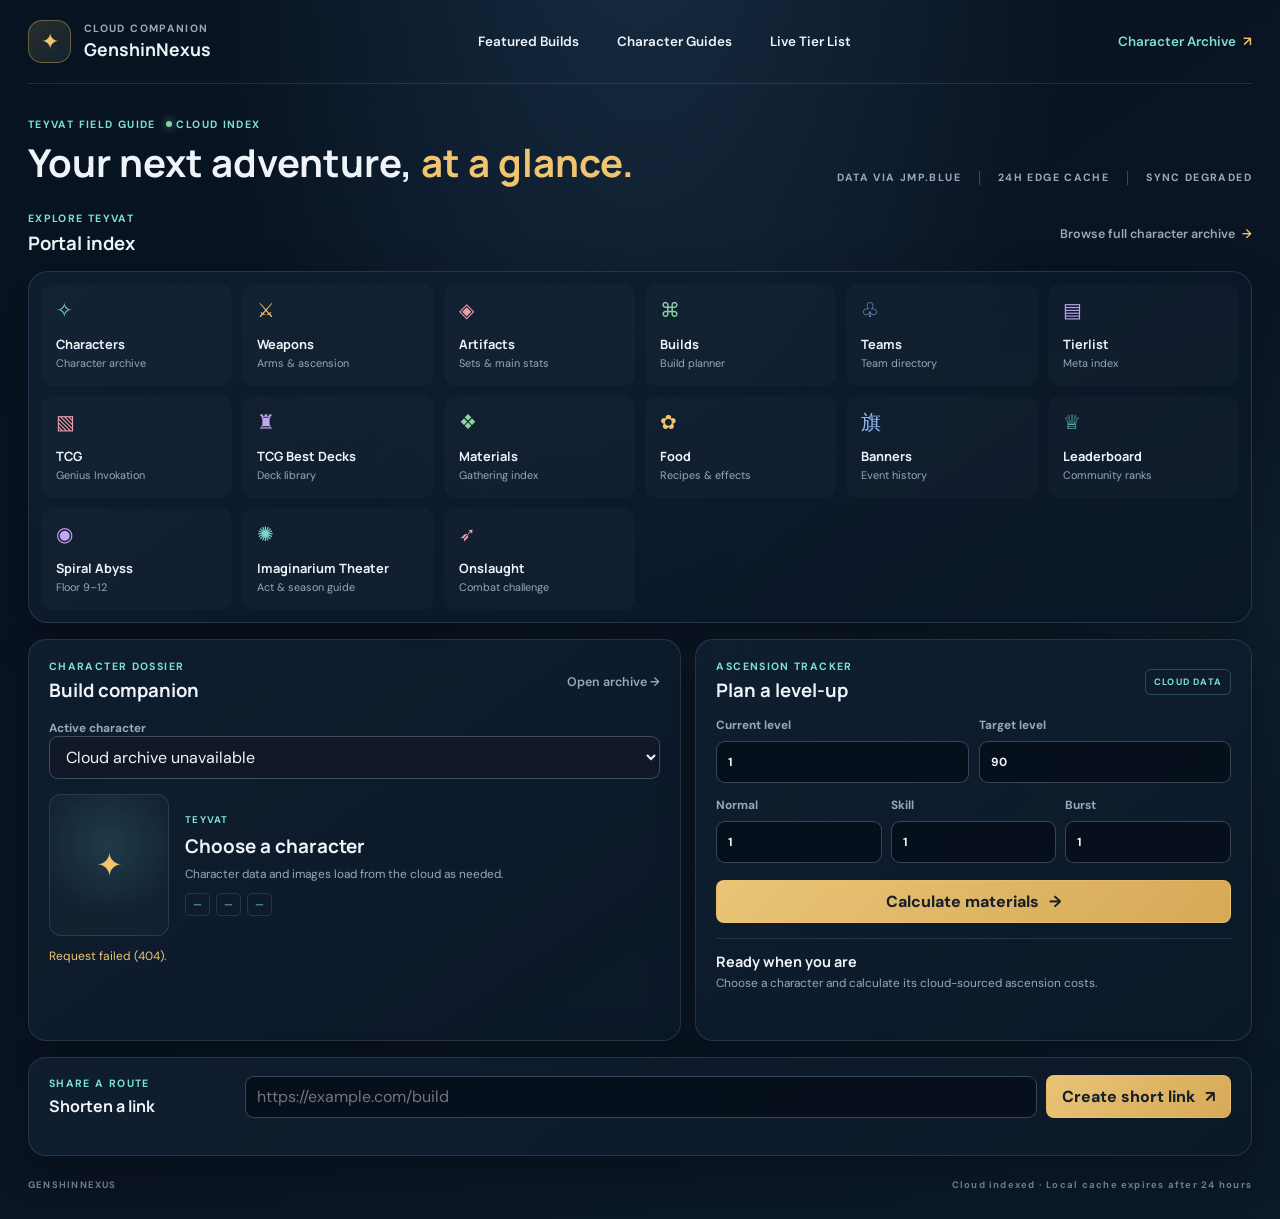
==== static/index.html @ bdedc081 "Add files via upload" ====
<!DOCTYPE html>
<html lang="en">
  <head>
    <meta charset="UTF-8" />
    <meta name="viewport" content="width=device-width, initial-scale=1.0" />
    <meta name="description" content="A cloud-connected Genshin Impact portal for characters, builds, and Teyvat resources." />
    <title>GenshinNexus | Cloud Companion</title>
    <link rel="preconnect" href="https://fonts.googleapis.com" />
    <link rel="preconnect" href="https://fonts.gstatic.com" crossorigin />
    <link href="https://fonts.googleapis.com/css2?family=DM+Sans:wght@400;500;600;700&family=Manrope:wght@500;600;700;800&display=swap" rel="stylesheet" />
    <link rel="stylesheet" href="/static/style.css" />
  </head>
  <body data-page="portal">
    <div class="portal-shell">
      <header class="portal-header">
        <a class="brand" href="/" aria-label="Teyvat Portal home">
          <span class="brand-symbol">✦</span>
          <span><small>CLOUD COMPANION</small><strong>GenshinNexus</strong></span>
        </a>
        <nav class="spotlight-links" aria-label="Spotlight">
          <a href="#portal-grid" data-category="builds">Featured Builds</a>
          <a href="#portal-grid" data-category="characters">Character Guides</a>
          <a href="#portal-grid" data-category="tierlist">Live Tier List</a>
        </nav>
        <a class="archive-link" href="/archive">Character Archive <span aria-hidden="true">↗</span></a>
      </header>

      <main>
        <section class="welcome-row">
          <div>
            <p class="eyebrow">TEYVAT FIELD GUIDE <span class="status-dot"></span> CLOUD INDEX</p>
            <h1>Your next adventure, <em>at a glance.</em></h1>
          </div>
          <div class="welcome-meta"><span>DATA VIA JMP.BLUE</span><span>24H EDGE CACHE</span><span id="syncLabel">SYNC STARTING</span></div>
        </section>

        <section class="portal-section" aria-labelledby="portalHeading">
          <div class="section-heading">
            <div><p class="eyebrow">EXPLORE TEYVAT</p><h2 id="portalHeading">Portal index</h2></div>
            <a class="text-link" href="/archive">Browse full character archive <span aria-hidden="true">→</span></a>
          </div>
          <div class="portal-grid" id="portal-grid">
            <button class="portal-tile tile-cyan" data-category="characters" type="button"><span class="tile-icon">✧</span><span class="tile-title">Characters</span><small>Character archive</small></button>
            <button class="portal-tile tile-gold" data-category="weapons" type="button"><span class="tile-icon">⚔</span><span class="tile-title">Weapons</span><small>Arms & ascension</small></button>
            <button class="portal-tile tile-rose" data-category="artifacts" type="button"><span class="tile-icon">◈</span><span class="tile-title">Artifacts</span><small>Sets & main stats</small></button>
            <button class="portal-tile tile-green" data-category="builds" type="button"><span class="tile-icon">⌘</span><span class="tile-title">Builds</span><small>Build planner</small></button>
            <button class="portal-tile tile-blue" data-category="teams" type="button"><span class="tile-icon">♧</span><span class="tile-title">Teams</span><small>Team directory</small></button>
            <button class="portal-tile tile-violet" data-category="tierlist" type="button"><span class="tile-icon">▤</span><span class="tile-title">Tierlist</span><small>Meta index</small></button>

            <button class="portal-tile tile-rose" data-category="tcg" type="button"><span class="tile-icon">▧</span><span class="tile-title">TCG</span><small>Genius Invokation</small></button>
            <button class="portal-tile tile-violet" data-category="tcg-best-decks" type="button"><span class="tile-icon">♜</span><span class="tile-title">TCG Best Decks</span><small>Deck library</small></button>
            <button class="portal-tile tile-green" data-category="materials" type="button"><span class="tile-icon">❖</span><span class="tile-title">Materials</span><small>Gathering index</small></button>
            <button class="portal-tile tile-gold" data-category="food" type="button"><span class="tile-icon">✿</span><span class="tile-title">Food</span><small>Recipes & effects</small></button>
            <button class="portal-tile tile-blue" data-category="banners" type="button"><span class="tile-icon">旗</span><span class="tile-title">Banners</span><small>Event history</small></button>
            <button class="portal-tile tile-cyan" data-category="leaderboard" type="button"><span class="tile-icon">♕</span><span class="tile-title">Leaderboard</span><small>Community ranks</small></button>

            <button class="portal-tile tile-violet" data-category="spiral-abyss" type="button"><span class="tile-icon">◉</span><span class="tile-title">Spiral Abyss</span><small>Floor 9–12</small></button>
            <button class="portal-tile tile-cyan" data-category="imaginarium-theater" type="button"><span class="tile-icon">✺</span><span class="tile-title">Imaginarium Theater</span><small>Act & season guide</small></button>
            <button class="portal-tile tile-rose" data-category="onslaught" type="button"><span class="tile-icon">➶</span><span class="tile-title">Onslaught</span><small>Combat challenge</small></button>
          </div>
        </section>

        <section class="catalog-panel hidden" id="catalogPanel" aria-live="polite">
          <div class="catalog-heading">
            <div><p class="eyebrow">CLOUD CATALOG</p><h2 id="catalogTitle">Characters</h2><p id="catalogDescription">Search the live character index.</p></div>
            <label class="search-box"><span aria-hidden="true">⌕</span><input id="catalogSearch" type="search" placeholder="Search the catalog" autocomplete="off" /></label>
          </div>
          <p class="catalog-status" id="catalogStatus" role="status"></p>
          <div class="catalog-results" id="catalogResults"></div>
        </section>

        <section class="feature-panel hidden" id="bannersPanel" aria-live="polite">
          <div class="feature-panel-heading">
            <div><p class="eyebrow">VERSION 7.1 WISH SCHEDULE</p><h2>Event banners</h2></div>
            <button class="panel-close" data-close-panel type="button" aria-label="Close banners">×</button>
          </div>
          <div class="banner-countdown-wrap"><span id="bannerCountdownLabel">Next transition</span><strong id="bannerCountdown">--d --h --m --s</strong><small id="bannerUpdated">Schedule loaded from portal data</small></div>
          <div class="banner-phases" id="bannerPhases"></div>
        </section>

        <button class="drawer-scrim hidden" id="abyssScrim" type="button" aria-label="Close Spiral Abyss tactics"></button>
        <aside class="feature-panel tactical-drawer hidden" id="abyssPanel" aria-live="polite" aria-label="Spiral Abyss Floor 12 tactics">
          <div class="feature-panel-heading">
            <div><p class="eyebrow">TACTICAL PORTAL · FLOOR 12</p><h2 id="abyssCycle">Spiral Abyss</h2></div>
            <button class="panel-close" data-close-panel type="button" aria-label="Close Spiral Abyss">×</button>
          </div>
          <div class="abyss-blessing"><span>BLESSING OF THE ABYSSAL MOON</span><h3 id="abyssBlessingName">Loading blessing…</h3><p id="abyssBlessingText"></p></div>
          <div class="leyline-grid" id="leylineGrid"></div>
          <div class="chamber-grid" id="chamberGrid"></div>
        </aside>

        <section class="workspace-grid" id="profile">
          <article class="profile-panel">
            <div class="panel-heading"><div><p class="eyebrow">CHARACTER DOSSIER</p><h2>Build companion</h2></div><a class="text-link" href="/archive">Open archive →</a></div>
            <label class="field-label" for="characterSelect">Active character</label>
            <select id="characterSelect" aria-label="Select a character"><option value="">Loading cloud archive…</option></select>
            <div class="character-card" id="characterCard" aria-live="polite">
              <div class="character-art"><img id="characterImage" alt="" /><span id="imageFallback">✦</span></div>
              <div class="character-copy">
                <p class="eyebrow" id="characterRegion">TEYVAT</p>
                <h3 id="characterName">Choose a character</h3>
                <p class="character-description" id="characterDescription">Character data and images load from the cloud as needed.</p>
                <div class="character-tags"><span id="elementValue">—</span><span id="weaponValue">—</span><span id="rarityValue">—</span></div>
              </div>
            </div>
            <p class="loading-note hidden" id="profileLoading" role="status">Paimon is gathering data...</p>
            <div class="profile-materials" id="profileMaterials"></div>
          </article>

          <article class="planner-panel">
            <div class="panel-heading"><div><p class="eyebrow">ASCENSION TRACKER</p><h2>Plan a level-up</h2></div><span class="cloud-mark">CLOUD DATA</span></div>
            <div class="planner-fields">
              <label class="field-label" for="currentLevel">Current level<input id="currentLevel" type="number" min="1" max="89" value="1" /></label>
              <label class="field-label" for="targetLevel">Target level<input id="targetLevel" type="number" min="2" max="90" value="90" /></label>
            </div>
            <div class="talent-fields">
              <label class="field-label" for="normalTalent">Normal<input id="normalTalent" type="number" min="1" max="10" value="1" /></label>
              <label class="field-label" for="skillTalent">Skill<input id="skillTalent" type="number" min="1" max="10" value="1" /></label>
              <label class="field-label" for="burstTalent">Burst<input id="burstTalent" type="number" min="1" max="10" value="1" /></label>
            </div>
            <button id="generatePlanBtn" class="action-button" type="button">Calculate materials <span aria-hidden="true">→</span></button>
            <div class="plan-summary" aria-live="polite"><h3 id="summaryTitle">Ready when you are</h3><p id="summaryText">Choose a character and calculate its cloud-sourced ascension costs.</p></div>
            <div class="material-list" id="materialList"></div>
          </article>
        </section>

        <section class="share-strip" id="shortener">
          <div><p class="eyebrow">SHARE A ROUTE</p><h2>Shorten a link</h2></div>
          <form id="shortenForm" class="share-form" novalidate><input id="planUrlInput" type="url" placeholder="https://example.com/build" aria-label="Long URL" /><button class="action-button" type="submit">Create short link <span aria-hidden="true">↗</span></button></form>
          <div class="share-output hidden" id="shortLinkCard"><a id="shortLink" href="#" target="_blank" rel="noopener noreferrer"></a><button id="copyShareBtn" class="copy-button" type="button">Copy</button></div>
          <p class="error-message" id="shareError" role="alert"></p>
        </section>
      </main>
      <footer class="portal-footer"><span>GENSHINNEXUS</span><span>Cloud indexed · Local cache expires after 24 hours</span></footer>
    </div>
    <script src="/static/script.js"></script>
  </body>
</html>
---- static/style.css ----
:root {
  color-scheme: dark;
  --night: #07101d;
  --navy: #0b1728;
  --surface: rgba(17, 31, 50, 0.84);
  --surface-raised: rgba(24, 41, 62, 0.88);
  --surface-strong: #111827;
  --line: rgba(167, 194, 225, 0.16);
  --line-bright: rgba(167, 194, 225, 0.3);
  --text: #eff4fa;
  --muted: #98a9bb;
  --gold: #f1c56f;
  --teal: #7ce0d4;
  --rose: #f2a1ad;
  --shadow: rgba(0, 0, 0, 0.28);
  --font-body: "DM Sans", sans-serif;
  --font-display: "Manrope", sans-serif;
}

* { box-sizing: border-box; }
html { scroll-behavior: smooth; }
body {
  margin: 0;
  min-height: 100vh;
  color: var(--text);
  font-family: var(--font-body);
  background:
    radial-gradient(ellipse at 50% -14%, rgba(68, 122, 171, 0.24), transparent 48%),
    radial-gradient(ellipse at 100% 48%, rgba(48, 113, 128, 0.1), transparent 35%),
    linear-gradient(145deg, #081321, #0a1422 54%, #0b1a28);
}
button, input, select { font: inherit; }
button { color: inherit; }
a { color: inherit; }

.portal-shell { width: min(1480px, calc(100% - 56px)); margin: 0 auto; }
.portal-header {
  min-height: 84px;
  display: flex;
  align-items: center;
  justify-content: space-between;
  gap: 24px;
  border-bottom: 1px solid var(--line);
}
.brand { display: flex; align-items: center; gap: 13px; text-decoration: none; min-width: max-content; }
.brand-symbol {
  display: grid; place-items: center; width: 43px; height: 43px;
  border: 1px solid rgba(241, 197, 111, 0.36); border-radius: 14px;
  color: var(--gold); font-size: 1.35rem;
  background: linear-gradient(140deg, rgba(241, 197, 111, 0.15), rgba(124, 224, 212, 0.08));
}
.brand span:last-child { display: grid; gap: 2px; }
.brand small, .eyebrow, .welcome-meta, .cloud-mark, .portal-footer {
  font-size: 0.66rem; line-height: 1.3; font-weight: 700; letter-spacing: 0.13em;
}
.brand small { color: var(--muted); }
.brand strong { font: 700 1.1rem var(--font-display); letter-spacing: 0; }
.spotlight-links { display: flex; align-items: center; gap: clamp(16px, 3vw, 40px); }
.spotlight-links a, .archive-link, .text-link { text-decoration: none; font-size: 0.84rem; font-weight: 600; transition: color 160ms ease; }
.spotlight-links a:hover, .archive-link:hover, .text-link:hover { color: var(--gold); }
.archive-link { color: var(--teal); white-space: nowrap; }
.archive-link span, .text-link span { color: var(--gold); margin-left: 4px; }

.welcome-row {
  display: flex; align-items: end; justify-content: space-between; gap: 24px;
  padding: 34px 0 27px; animation: rise-in 440ms ease both;
}
.eyebrow { margin: 0; color: var(--teal); }
.status-dot { display: inline-block; width: 6px; height: 6px; margin: 0 0 1px 6px; border-radius: 50%; background: #80d6a1; box-shadow: 0 0 9px rgba(128, 214, 161, 0.8); }
h1, h2, h3, p { overflow-wrap: anywhere; }
.welcome-row h1, .archive-intro h1 {
  margin: 8px 0 0; font: 700 clamp(1.7rem, 3vw, 2.45rem)/1.18 var(--font-display);
}
h1 em, .archive-intro h1 em { color: var(--gold); font-style: normal; }
.welcome-meta { display: flex; gap: 18px; color: var(--muted); white-space: nowrap; }
.welcome-meta span + span { padding-left: 18px; border-left: 1px solid var(--line-bright); }
.portal-section { animation: rise-in 500ms 50ms ease both; }
.section-heading, .panel-heading {
  display: flex; align-items: center; justify-content: space-between; gap: 20px;
}
.section-heading { margin-bottom: 15px; }
.section-heading h2, .panel-heading h2, .catalog-heading h2 {
  margin: 4px 0 0; font: 700 1.16rem var(--font-display);
}
.text-link { color: var(--muted); font-size: 0.78rem; }

.portal-grid {
  display: grid; grid-template-columns: repeat(6, minmax(0, 1fr)); gap: 10px;
  padding: 12px; border: 1px solid var(--line); border-radius: 20px;
  background: linear-gradient(145deg, rgba(15, 31, 51, 0.84), rgba(10, 22, 37, 0.8));
  backdrop-filter: blur(18px); box-shadow: 0 18px 44px var(--shadow);
}
.portal-tile {
  position: relative; display: flex; flex-direction: column; align-items: flex-start; justify-content: center;
  min-width: 0; min-height: 102px; padding: 13px 14px; text-align: left;
  border: 1px solid transparent; border-radius: 12px;
  background: rgba(255, 255, 255, 0.025); cursor: pointer;
  transition: transform 180ms ease, border-color 180ms ease, background-color 180ms ease, box-shadow 180ms ease;
  animation: tile-in 450ms both;
}
.portal-tile:hover, .portal-tile:focus-visible {
  transform: translateY(-3px); border-color: rgba(255, 255, 255, 0.18);
  background: rgba(255, 255, 255, 0.075); box-shadow: 0 12px 25px rgba(0, 0, 0, 0.2);
}
.portal-tile:focus-visible, .filter-chip:focus-visible, .action-button:focus-visible { outline: 2px solid var(--gold); outline-offset: 2px; }
.tile-icon { min-height: 26px; font-size: 1.28rem; line-height: 1; }
.tile-title { margin-top: 9px; font: 700 0.8rem var(--font-display); }
.portal-tile small { margin-top: 3px; color: var(--muted); font-size: 0.68rem; }
.tile-cyan .tile-icon { color: #73d7d0; }
.tile-gold .tile-icon { color: #f0c36e; }
.tile-rose .tile-icon { color: #ef9daa; }
.tile-green .tile-icon { color: #8bd49c; }
.tile-blue .tile-icon { color: #8dbbfa; }
.tile-violet .tile-icon { color: #c5a6f3; }

.catalog-panel, .profile-panel, .planner-panel, .share-strip {
  border: 1px solid var(--line); border-radius: 18px;
  background: linear-gradient(145deg, rgba(16, 31, 49, 0.9), rgba(12, 25, 41, 0.86));
  backdrop-filter: blur(16px); box-shadow: 0 16px 38px var(--shadow);
}
.catalog-panel { margin-top: 16px; padding: 20px; animation: rise-in 260ms ease both; }
.catalog-heading { display: flex; justify-content: space-between; align-items: center; gap: 20px; }
.catalog-heading h2 { font-size: 1.35rem; }
.catalog-heading p:last-child { margin: 5px 0 0; color: var(--muted); font-size: 0.8rem; }
.search-box {
  display: flex; align-items: center; gap: 9px; width: min(360px, 100%); min-height: 44px;
  padding: 0 13px; border: 1px solid var(--line-bright); border-radius: 10px;
  background: rgba(4, 12, 23, 0.55); color: var(--muted);
}
.search-box > span { font-size: 1.3rem; }
.search-box input { width: 100%; min-width: 0; border: 0; outline: 0; background: transparent; color: var(--text); }
.catalog-status { min-height: 1.2em; margin: 12px 0 0; color: var(--muted); font-size: 0.76rem; }
.catalog-results { display: grid; grid-template-columns: repeat(auto-fill, minmax(155px, 1fr)); gap: 10px; margin-top: 8px; }
.catalog-item {
  display: flex; align-items: center; gap: 10px; min-width: 0; min-height: 64px; padding: 9px;
  text-align: left; border: 1px solid var(--line); border-radius: 11px;
  background: rgba(255, 255, 255, 0.025); cursor: pointer; transition: 160ms ease;
}
.catalog-item:hover { transform: translateY(-2px); border-color: rgba(124, 224, 212, 0.42); background: rgba(124, 224, 212, 0.07); }
.catalog-item img { width: 42px; height: 42px; object-fit: contain; border-radius: 8px; background: rgba(255, 255, 255, 0.05); }
.catalog-item span { font-size: 0.78rem; font-weight: 700; }
.catalog-empty { grid-column: 1 / -1; padding: 22px; color: var(--muted); text-align: center; }

.feature-panel {
  margin-top: 14px; padding: 20px; border: 1px solid var(--line); border-radius: 18px;
  background: linear-gradient(145deg, rgba(16, 31, 49, 0.94), rgba(12, 25, 41, 0.9));
  backdrop-filter: blur(16px); box-shadow: 0 16px 38px var(--shadow); animation: rise-in 260ms ease both;
}
.feature-panel-heading { display: flex; align-items: start; justify-content: space-between; gap: 15px; }
.feature-panel-heading h2 { margin: 4px 0 0; font: 700 1.35rem var(--font-display); }
.panel-close { display: grid; place-items: center; width: 34px; height: 34px; border: 1px solid var(--line); border-radius: 8px; background: rgba(255, 255, 255, 0.035); color: var(--muted); font-size: 1.25rem; cursor: pointer; }
.panel-close:hover { color: var(--gold); border-color: rgba(241, 197, 111, 0.4); }
.banner-countdown-wrap { display: flex; align-items: baseline; flex-wrap: wrap; gap: 10px 16px; margin: 16px 0; padding: 12px 14px; border: 1px solid rgba(241, 197, 111, 0.2); border-radius: 10px; background: rgba(241, 197, 111, 0.05); }
.banner-countdown-wrap span { color: var(--muted); font-size: 0.74rem; }
.banner-countdown-wrap strong { color: var(--gold); font: 800 1.1rem var(--font-display); font-variant-numeric: tabular-nums; }
.banner-countdown-wrap small { color: #71859b; font-size: 0.66rem; }
.banner-phases { display: grid; grid-template-columns: repeat(2, minmax(0, 1fr)); gap: 12px; }
.banner-phase { min-width: 0; padding: 15px; border: 1px solid var(--line); border-radius: 12px; background: rgba(255, 255, 255, 0.025); }
.banner-phase.is-active { border-color: rgba(124, 224, 212, 0.34); background: linear-gradient(145deg, rgba(124, 224, 212, 0.065), rgba(255, 255, 255, 0.015)); }
.banner-phase-top { display: flex; align-items: start; justify-content: space-between; gap: 10px; }
.banner-phase h3 { margin: 0; font: 700 0.95rem var(--font-display); }
.phase-badge { flex: none; padding: 5px 7px; border: 1px solid var(--line-bright); border-radius: 5px; color: var(--muted); font-size: 0.6rem; font-weight: 800; text-transform: uppercase; }
.phase-badge.is-active { border-color: rgba(124, 224, 212, 0.35); color: var(--teal); }
.phase-dates { margin: 6px 0 12px; color: var(--muted); font-size: 0.69rem; }
.banner-featured { display: grid; grid-template-columns: repeat(2, minmax(0, 1fr)); gap: 8px; }
.banner-character { display: flex; align-items: center; gap: 9px; min-width: 0; padding: 7px; border: 1px solid var(--line); border-radius: 8px; background: rgba(4, 12, 23, 0.4); }
.banner-character img { width: 43px; height: 43px; object-fit: contain; border-radius: 7px; background: rgba(255, 255, 255, 0.04); }
.banner-character strong { overflow-wrap: anywhere; font-size: 0.71rem; }
.banner-subheading { margin: 13px 0 6px; color: var(--muted); font-size: 0.63rem; font-weight: 800; letter-spacing: 0.08em; text-transform: uppercase; }
.banner-chip-row { display: flex; flex-wrap: wrap; gap: 6px; }
.banner-chip { padding: 5px 7px; border: 1px solid var(--line); border-radius: 5px; color: #dbe5ef; font-size: 0.66rem; }
.abyss-blessing { margin-top: 16px; padding: 15px; border: 1px solid rgba(124, 224, 212, 0.2); border-radius: 11px; background: linear-gradient(110deg, rgba(124, 224, 212, 0.07), rgba(241, 197, 111, 0.035)); }
.abyss-blessing > span { color: var(--teal); font-size: 0.62rem; font-weight: 800; letter-spacing: 0.1em; }
.abyss-blessing h3 { margin: 6px 0; font: 700 1rem var(--font-display); }
.abyss-blessing p { margin: 0; color: var(--muted); font-size: 0.77rem; line-height: 1.55; }
.leyline-grid { display: grid; grid-template-columns: repeat(2, minmax(0, 1fr)); gap: 9px; margin-top: 10px; }
.leyline-half { padding: 12px; border: 1px solid var(--line); border-radius: 9px; background: rgba(255, 255, 255, 0.025); }
.leyline-half h3 { margin: 0 0 8px; font: 700 0.78rem var(--font-display); }
.leyline-half p { margin: 4px 0; color: var(--muted); font-size: 0.7rem; }
.chamber-grid { display: grid; grid-template-columns: repeat(3, minmax(0, 1fr)); gap: 9px; margin-top: 10px; }
.chamber-card { min-width: 0; padding: 13px; border: 1px solid var(--line); border-radius: 10px; background: rgba(255, 255, 255, 0.025); }
.chamber-card h3 { margin: 0; color: var(--gold); font: 700 0.81rem var(--font-display); }
.chamber-half { margin-top: 10px; }
.chamber-half strong { display: block; margin-bottom: 4px; color: var(--teal); font-size: 0.62rem; text-transform: uppercase; }
.chamber-half p, .chamber-strategy { margin: 0; color: var(--muted); font-size: 0.69rem; line-height: 1.5; }
.chamber-strategy { margin-top: 10px; padding-top: 9px; border-top: 1px solid var(--line); }
.recommended-row { display: flex; flex-wrap: wrap; gap: 5px; margin-top: 7px; }
.recommended-row span { padding: 3px 6px; border-radius: 4px; background: rgba(124, 224, 212, 0.08); color: var(--teal); font-size: 0.6rem; }
.drawer-scrim { position: fixed; inset: 0; z-index: 49; border: 0; background: rgba(2, 7, 14, 0.68); backdrop-filter: blur(4px); cursor: pointer; }
.tactical-drawer { position: fixed; z-index: 50; top: 14px; right: 0; bottom: 14px; width: min(760px, calc(100vw - 20px)); height: calc(100dvh - 28px); margin: 0; overflow-y: auto; border-radius: 18px 0 0 18px; transform: translateX(105%); transition: transform 260ms cubic-bezier(0.2, 0.8, 0.2, 1); }
.tactical-drawer.is-open { transform: translateX(0); }
.team-line { margin: 7px 0 0; color: #d6e0eb; font-size: 0.65rem; line-height: 1.45; }

.workspace-grid { display: grid; grid-template-columns: minmax(0, 1.08fr) minmax(0, 0.92fr); gap: 14px; margin-top: 16px; }
.profile-panel, .planner-panel { min-width: 0; padding: 20px; }
.cloud-mark { padding: 6px 8px; border: 1px solid rgba(124, 224, 212, 0.25); border-radius: 6px; color: var(--teal); font-size: 0.58rem; white-space: nowrap; }
.field-label { display: grid; gap: 8px; margin-top: 17px; color: var(--muted); font-size: 0.74rem; font-weight: 700; }
select, select option {
  background-color: #111827 !important;
  color: #f3f4f6 !important;
}
select {
  width: 100%; min-height: 43px; padding: 0 12px; border: 1px solid var(--line-bright);
  border-radius: 9px; background-color: #111827 !important; color: #f3f4f6 !important;
}
select option:hover, select option:focus { background-color: #1f2937 !important; color: #fbbf24 !important; }
input[type="number"], input[type="url"] {
  width: 100%; min-height: 42px; padding: 0 11px; border: 1px solid var(--line-bright);
  border-radius: 9px; outline: 0; background: rgba(5, 13, 23, 0.72); color: var(--text);
}
input:focus { border-color: rgba(124, 224, 212, 0.65); box-shadow: 0 0 0 3px rgba(124, 224, 212, 0.08); }
.character-card { display: grid; grid-template-columns: 120px minmax(0, 1fr); gap: 16px; margin-top: 15px; }
.character-art { position: relative; display: grid; place-items: center; height: 142px; overflow: hidden; border: 1px solid var(--line); border-radius: 12px; background: radial-gradient(circle at 50% 35%, rgba(124, 224, 212, 0.16), rgba(255, 255, 255, 0.025) 68%); }
.character-art img { width: 100%; height: 100%; object-fit: contain; }
.character-art img:not([src]), .character-art img[src=""] { display: none; }
.character-art img[src]:not([src=""]) + span { display: none; }
.character-art span { position: absolute; color: var(--gold); font-size: 2rem; }
.character-copy { align-self: center; min-width: 0; }
.character-copy .eyebrow { font-size: 0.61rem; }
.character-copy h3 { margin: 6px 0; font: 700 1.18rem var(--font-display); }
.character-description { margin: 0; color: var(--muted); font-size: 0.74rem; line-height: 1.55; }
.character-tags { display: flex; flex-wrap: wrap; gap: 6px; margin-top: 10px; }
.character-tags span { padding: 4px 7px; border: 1px solid var(--line); border-radius: 5px; color: var(--teal); font-size: 0.64rem; }
.loading-note { margin: 12px 0 0; color: var(--gold); font-size: 0.75rem; animation: pulse 1.1s ease-in-out infinite alternate; }
.loading-note:not(.hidden) ~ .profile-materials { min-height: 44px; }
.profile-materials { display: flex; flex-wrap: wrap; gap: 6px; margin-top: 12px; }
.profile-materials span { padding: 5px 8px; border-radius: 6px; background: rgba(241, 197, 111, 0.08); color: #e7d2a5; font-size: 0.65rem; }

.planner-fields { display: grid; grid-template-columns: repeat(2, minmax(0, 1fr)); gap: 10px; }
.planner-fields .field-label, .talent-fields .field-label { margin-top: 14px; }
.talent-fields { display: grid; grid-template-columns: repeat(3, minmax(0, 1fr)); gap: 9px; }
.action-button, .copy-button {
  display: inline-flex; align-items: center; justify-content: center; gap: 10px;
  min-height: 43px; padding: 0 15px; border: 1px solid rgba(241, 197, 111, 0.5);
  border-radius: 8px; background: linear-gradient(135deg, #e9c477, #d6a956); color: #17202a;
  font-weight: 800; cursor: pointer; transition: transform 150ms ease, filter 150ms ease;
}
.action-button:hover, .copy-button:hover { transform: translateY(-1px); filter: brightness(1.06); }
.planner-panel > .action-button { width: 100%; margin-top: 17px; }
.plan-summary { margin-top: 15px; padding-top: 13px; border-top: 1px solid var(--line); }
.plan-summary h3 { margin: 0 0 4px; font: 700 0.9rem var(--font-display); }
.plan-summary p { margin: 0; color: var(--muted); font-size: 0.74rem; line-height: 1.5; }
.material-list { display: flex; flex-wrap: wrap; gap: 6px; margin-top: 10px; }
.material-list span { padding: 5px 8px; border: 1px solid var(--line); border-radius: 5px; color: var(--text); font-size: 0.66rem; }

.share-strip { display: grid; grid-template-columns: 180px minmax(0, 1fr); align-items: center; gap: 16px; margin-top: 16px; padding: 17px 20px; }
.share-strip h2 { margin: 4px 0 0; font: 700 1rem var(--font-display); }
.share-form { display: flex; align-items: center; gap: 9px; }
.share-form .action-button { white-space: nowrap; }
.share-output { grid-column: 2; display: flex; align-items: center; gap: 10px; min-width: 0; }
.share-output a { overflow-wrap: anywhere; color: var(--teal); font-size: 0.78rem; }
.copy-button { min-height: 34px; padding: 0 11px; font-size: 0.72rem; }
.error-message { grid-column: 2; min-height: 1em; margin: -8px 0 0; color: #ff9eaa; font-size: 0.72rem; }
.portal-footer { display: flex; justify-content: space-between; gap: 12px; padding: 23px 0 28px; color: #73869b; font-size: 0.59rem; }
.hidden { display: none !important; }

.archive-shell { min-height: 100vh; }
.archive-intro { padding: 38px 0 24px; animation: rise-in 420ms ease both; }
.archive-title-row { display: flex; align-items: end; justify-content: space-between; gap: 20px; }
.archive-intro h1 { font-size: clamp(2rem, 4vw, 3rem); }
.archive-intro p:not(.eyebrow) { margin: 8px 0 0; color: var(--muted); font-size: 0.88rem; }
.archive-count { padding: 8px 10px; border: 1px solid var(--line); border-radius: 7px; color: var(--teal); font-size: 0.72rem; white-space: nowrap; }
.archive-controls { display: flex; justify-content: space-between; align-items: center; gap: 16px; padding: 13px; border: 1px solid var(--line); border-radius: 14px; background: rgba(15, 29, 46, 0.76); backdrop-filter: blur(15px); }
.element-filters { display: flex; flex-wrap: wrap; gap: 6px; }
.filter-chip { min-height: 32px; padding: 0 11px; border: 1px solid transparent; border-radius: 6px; background: transparent; color: var(--muted); font-size: 0.72rem; font-weight: 700; cursor: pointer; transition: 150ms ease; }
.filter-chip:hover { color: var(--text); background: rgba(255, 255, 255, 0.05); }
.filter-chip.active { border-color: rgba(124, 224, 212, 0.28); background: rgba(124, 224, 212, 0.1); color: var(--teal); }
.archive-search { flex: 0 1 270px; min-width: 210px; min-height: 38px; }
.character-grid { display: grid; grid-template-columns: repeat(6, minmax(0, 1fr)); gap: 12px; padding-bottom: 26px; }
.archive-card { position: relative; min-width: 0; overflow: hidden; border: 1px solid var(--line); border-radius: 12px; background: linear-gradient(150deg, rgba(26, 44, 64, 0.78), rgba(12, 25, 41, 0.92)); cursor: pointer; text-align: left; transition: transform 170ms ease, border-color 170ms ease, box-shadow 170ms ease; animation: tile-in 420ms both; }
.archive-card:hover { transform: translateY(-3px); border-color: rgba(241, 197, 111, 0.43); box-shadow: 0 14px 25px rgba(0, 0, 0, 0.25); }
.archive-art { display: grid; place-items: center; height: 150px; overflow: hidden; background: radial-gradient(ellipse at center, rgba(144, 177, 210, 0.16), rgba(3, 11, 21, 0.13) 72%); }
.archive-art img { width: 100%; height: 100%; object-fit: contain; transition: transform 220ms ease; }
.archive-card:hover .archive-art img { transform: scale(1.06); }
.archive-art span { position: absolute; color: var(--gold); font-size: 1.8rem; }
.archive-art img[src]:not([src=""]) + span { display: none; }
.archive-card-body { padding: 10px 11px 12px; }
.archive-card h2 { margin: 0; overflow: hidden; font: 700 0.78rem var(--font-display); text-overflow: ellipsis; white-space: nowrap; }
.archive-card p { margin: 5px 0 0; color: var(--muted); font-size: 0.65rem; }
.archive-card .element-label { position: absolute; top: 8px; left: 8px; padding: 4px 6px; border: 1px solid rgba(255, 255, 255, 0.15); border-radius: 4px; background: rgba(7, 16, 29, 0.78); color: #e8eff8; font-size: 0.59rem; }

@keyframes rise-in { from { opacity: 0; transform: translateY(9px); } to { opacity: 1; transform: translateY(0); } }
@keyframes tile-in { from { opacity: 0; transform: translateY(5px); } to { opacity: 1; transform: translateY(0); } }
@keyframes pulse { from { opacity: 0.58; } to { opacity: 1; } }

@media (max-width: 1120px) {
  .portal-grid { grid-template-columns: repeat(5, minmax(0, 1fr)); }
  .character-grid { grid-template-columns: repeat(5, minmax(0, 1fr)); }
}
@media (max-width: 860px) {
  .portal-shell { width: min(100% - 32px, 720px); }
  .portal-header { flex-wrap: wrap; padding: 14px 0; }
  .spotlight-links { order: 3; width: 100%; justify-content: space-between; padding: 4px 0 2px; }
  .workspace-grid { grid-template-columns: 1fr; }
  .portal-grid { grid-template-columns: repeat(3, minmax(0, 1fr)); }
  .character-grid { grid-template-columns: repeat(4, minmax(0, 1fr)); }
  .chamber-grid { grid-template-columns: 1fr; }
  .archive-controls { align-items: stretch; flex-direction: column; }
  .archive-search { flex: auto; width: 100%; }
}
@media (max-width: 560px) {
  .portal-shell { width: calc(100% - 24px); }
  .portal-header { min-height: 72px; gap: 12px; }
  .brand strong { font-size: 0.98rem; }
  .brand-symbol { width: 38px; height: 38px; }
  .spotlight-links a { font-size: 0.72rem; }
  .archive-link { font-size: 0.72rem; }
  .welcome-row { display: block; padding: 27px 0 20px; }
  .welcome-meta { margin-top: 13px; font-size: 0.57rem; }
  .portal-grid { grid-template-columns: repeat(2, minmax(0, 1fr)); gap: 7px; padding: 8px; }
  .portal-tile { min-height: 92px; padding: 10px; }
  .tile-title { font-size: 0.75rem; }
  .section-heading { align-items: end; }
  .section-heading .text-link { max-width: 130px; text-align: right; }
  .catalog-panel, .profile-panel, .planner-panel { padding: 15px; }
  .catalog-heading { align-items: stretch; flex-direction: column; }
  .search-box { width: 100%; }
  .catalog-results { grid-template-columns: repeat(2, minmax(0, 1fr)); }
  .character-card { grid-template-columns: 92px minmax(0, 1fr); gap: 12px; }
  .character-art { height: 120px; }
  .character-copy h3 { font-size: 1rem; }
  .planner-fields { gap: 8px; }
  .share-strip { grid-template-columns: 1fr; gap: 10px; }
  .share-form { align-items: stretch; flex-direction: column; }
  .share-output, .error-message { grid-column: 1; }
  .portal-footer { flex-direction: column; }
  .banner-phases, .leyline-grid { grid-template-columns: 1fr; }
  .banner-featured { grid-template-columns: repeat(2, minmax(0, 1fr)); }
  .archive-title-row { align-items: start; flex-direction: column; }
  .element-filters { display: grid; grid-template-columns: repeat(4, 1fr); }
  .filter-chip { padding: 0 6px; }
  .character-grid { grid-template-columns: repeat(2, minmax(0, 1fr)); gap: 8px; }
  .archive-art { height: 130px; }
}
@media (prefers-reduced-motion: reduce) {
  *, *::before, *::after { scroll-behavior: auto !important; animation-duration: 0.01ms !important; transition-duration: 0.01ms !important; }
}
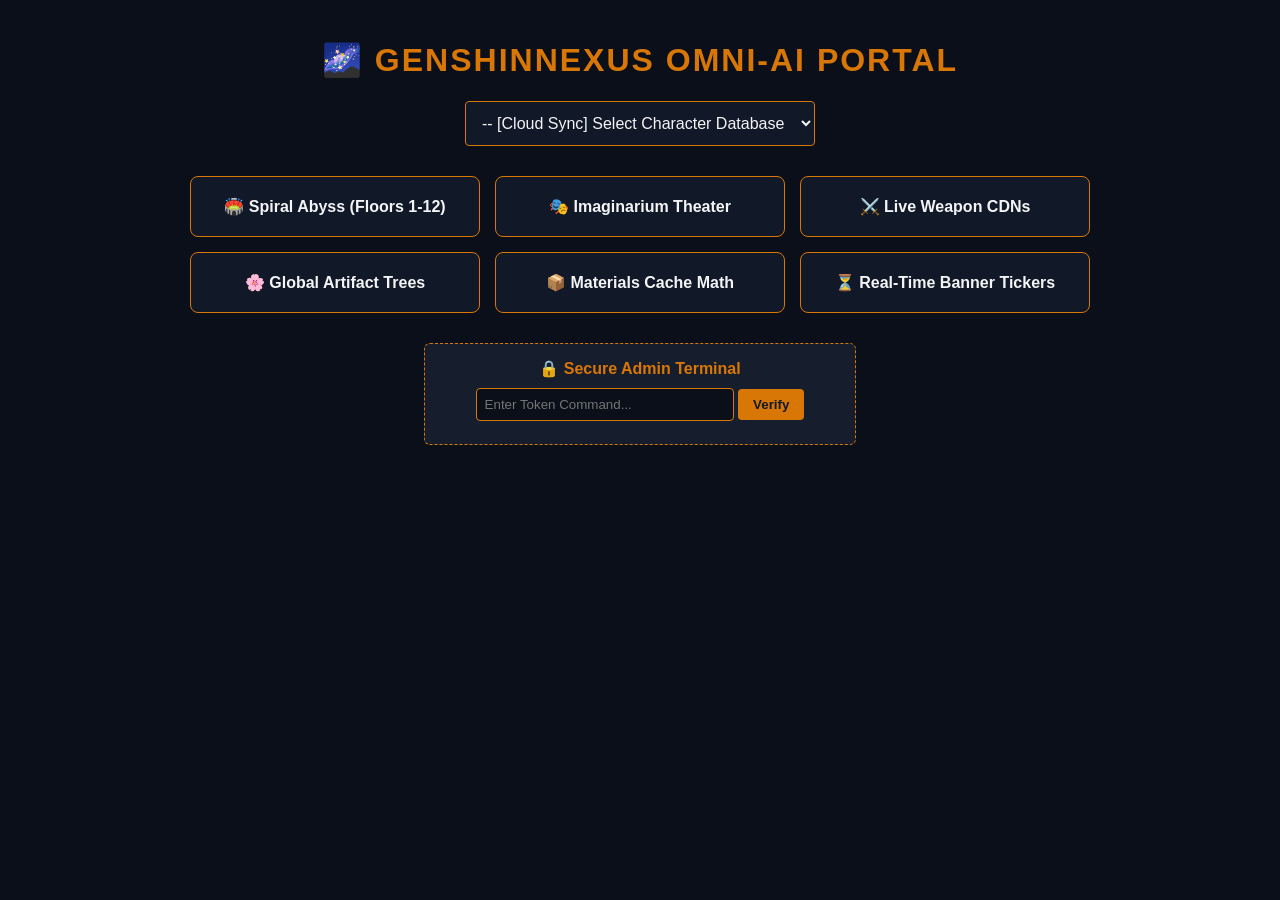
==== commit 1cdf4508: "Add files via upload" ====
--- a/static/index.html
+++ b/static/index.html
@@ -1,138 +1,124 @@
 <!DOCTYPE html>
 <html lang="en">
-  <head>
-    <meta charset="UTF-8" />
-    <meta name="viewport" content="width=device-width, initial-scale=1.0" />
-    <meta name="description" content="A cloud-connected Genshin Impact portal for characters, builds, and Teyvat resources." />
-    <title>GenshinNexus | Cloud Companion</title>
-    <link rel="preconnect" href="https://fonts.googleapis.com" />
-    <link rel="preconnect" href="https://fonts.gstatic.com" crossorigin />
-    <link href="https://fonts.googleapis.com/css2?family=DM+Sans:wght@400;500;600;700&family=Manrope:wght@500;600;700;800&display=swap" rel="stylesheet" />
-    <link rel="stylesheet" href="/static/style.css" />
-  </head>
-  <body data-page="portal">
-    <div class="portal-shell">
-      <header class="portal-header">
-        <a class="brand" href="/" aria-label="Teyvat Portal home">
-          <span class="brand-symbol">✦</span>
-          <span><small>CLOUD COMPANION</small><strong>GenshinNexus</strong></span>
-        </a>
-        <nav class="spotlight-links" aria-label="Spotlight">
-          <a href="#portal-grid" data-category="builds">Featured Builds</a>
-          <a href="#portal-grid" data-category="characters">Character Guides</a>
-          <a href="#portal-grid" data-category="tierlist">Live Tier List</a>
-        </nav>
-        <a class="archive-link" href="/archive">Character Archive <span aria-hidden="true">↗</span></a>
-      </header>
+<head>
+    <meta charset="UTF-8">
+    <title>GenshinNexus Cloud Portal</title>
+    <style>
+        body { background-color: #0b0f19; color: #f3f4f6; font-family: sans-serif; margin: 0; padding: 20px; }
+        .grid-container { display: grid; grid-template-columns: repeat(3, 1fr); gap: 15px; max-width: 900px; margin: 0 auto; }
+        .tile { background-color: #111827; border: 1px solid #d97706; padding: 20px; border-radius: 8px; cursor: pointer; text-align: center; transition: transform 0.2s; font-weight: bold; }
+        .tile:hover { transform: translateY(-3px); box-shadow: 0 4px 15px rgba(217, 119, 6, 0.4); }
+        select, option { background-color: #111827 !important; color: #f3f4f6 !important; border: 1px solid #d97706; padding: 12px; border-radius: 4px; width: 100%; max-width: 350px; font-size: 16px; display: block; margin: 0 auto; }
+        .panel { display: none; background-color: #111827; border: 2px solid #d97706; border-radius: 8px; padding: 25px; max-width: 700px; margin: 25px auto; box-shadow: 0 10px 30px rgba(0,0,0,0.5); }
+        #security-card { display: none; background: #111827; border: 2px solid #ef4444; border-radius: 8px; padding: 30px; text-align: center; max-width: 400px; margin: 40px auto; }
+        .btn { background-color: #d97706; color: #111827; font-weight: bold; border: none; padding: 10px 25px; border-radius: 4px; cursor: pointer; margin-top: 15px; }
+        .admin-console { max-width: 400px; margin: 30px auto; text-align: center; padding: 15px; background: #161e2e; border-radius: 6px; border: 1px dashed #d97706; }
+        .admin-input { background: #0b0f19; border: 1px solid #d97706; color: #f3f4f6; padding: 8px; border-radius: 4px; width: 60%; }
+        .build-card { background: #1c2541; padding: 15px; border-radius: 6px; border-left: 4px solid #d97706; margin-top: 15px; }
+    </style>
+</head>
+<body>
+    <div id="main-ui">
+        <h1 style="text-align: center; color: #d97706; letter-spacing: 2px;">🌌 GENSHINNEXUS OMNI-AI PORTAL</h1>
+        
+        <div style="margin-bottom: 30px;">
+            <select id="char-select" onchange="loadCharacterBuild()">
+                <option value="">-- [Cloud Sync] Select Character Database --</option>
+                <option value="vodyanitsa">Vodyanitsa (Version 7.1 New!)</option>
+                <option value="vesna">Vesna (Version 7.1 New!)</option>
+                <option value="skirk">Skirk (Upcoming Master Rerun)</option>
+                <option value="raiden">Raiden Shogun (Electro Core)</option>
+            </select>
+        </div>
 
-      <main>
-        <section class="welcome-row">
-          <div>
-            <p class="eyebrow">TEYVAT FIELD GUIDE <span class="status-dot"></span> CLOUD INDEX</p>
-            <h1>Your next adventure, <em>at a glance.</em></h1>
-          </div>
-          <div class="welcome-meta"><span>DATA VIA JMP.BLUE</span><span>24H EDGE CACHE</span><span id="syncLabel">SYNC STARTING</span></div>
-        </section>
+        <div id="build-panel" class="panel"><h2>Omni-AI Equipment Profile</h2><div id="build-content"></div></div>
 
-        <section class="portal-section" aria-labelledby="portalHeading">
-          <div class="section-heading">
-            <div><p class="eyebrow">EXPLORE TEYVAT</p><h2 id="portalHeading">Portal index</h2></div>
-            <a class="text-link" href="/archive">Browse full character archive <span aria-hidden="true">→</span></a>
-          </div>
-          <div class="portal-grid" id="portal-grid">
-            <button class="portal-tile tile-cyan" data-category="characters" type="button"><span class="tile-icon">✧</span><span class="tile-title">Characters</span><small>Character archive</small></button>
-            <button class="portal-tile tile-gold" data-category="weapons" type="button"><span class="tile-icon">⚔</span><span class="tile-title">Weapons</span><small>Arms & ascension</small></button>
-            <button class="portal-tile tile-rose" data-category="artifacts" type="button"><span class="tile-icon">◈</span><span class="tile-title">Artifacts</span><small>Sets & main stats</small></button>
-            <button class="portal-tile tile-green" data-category="builds" type="button"><span class="tile-icon">⌘</span><span class="tile-title">Builds</span><small>Build planner</small></button>
-            <button class="portal-tile tile-blue" data-category="teams" type="button"><span class="tile-icon">♧</span><span class="tile-title">Teams</span><small>Team directory</small></button>
-            <button class="portal-tile tile-violet" data-category="tierlist" type="button"><span class="tile-icon">▤</span><span class="tile-title">Tierlist</span><small>Meta index</small></button>
+        <div class="grid-container">
+            <div class="tile" onclick="openAbyss()">🏟️ Spiral Abyss (Floors 1-12)</div>
+            <div class="tile" onclick="openTheater()">🎭 Imaginarium Theater</div>
+            <div class="tile">⚔️ Live Weapon CDNs</div>
+            <div class="tile">🌸 Global Artifact Trees</div>
+            <div class="tile">📦 Materials Cache Math</div>
+            <div class="tile">⏳ Real-Time Banner Tickers</div>
+        </div>
 
-            <button class="portal-tile tile-rose" data-category="tcg" type="button"><span class="tile-icon">▧</span><span class="tile-title">TCG</span><small>Genius Invokation</small></button>
-            <button class="portal-tile tile-violet" data-category="tcg-best-decks" type="button"><span class="tile-icon">♜</span><span class="tile-title">TCG Best Decks</span><small>Deck library</small></button>
-            <button class="portal-tile tile-green" data-category="materials" type="button"><span class="tile-icon">❖</span><span class="tile-title">Materials</span><small>Gathering index</small></button>
-            <button class="portal-tile tile-gold" data-category="food" type="button"><span class="tile-icon">✿</span><span class="tile-title">Food</span><small>Recipes & effects</small></button>
-            <button class="portal-tile tile-blue" data-category="banners" type="button"><span class="tile-icon">旗</span><span class="tile-title">Banners</span><small>Event history</small></button>
-            <button class="portal-tile tile-cyan" data-category="leaderboard" type="button"><span class="tile-icon">♕</span><span class="tile-title">Leaderboard</span><small>Community ranks</small></button>
+        <div id="abyss-panel" class="panel"><h2>Spiral Abyss Tactical Command</h2><div id="abyss-content"></div></div>
+        <div id="theater-panel" class="panel"><h2>Imaginarium Theater Deployment</h2><div id="theater-content"></div></div>
 
-            <button class="portal-tile tile-violet" data-category="spiral-abyss" type="button"><span class="tile-icon">◉</span><span class="tile-title">Spiral Abyss</span><small>Floor 9–12</small></button>
-            <button class="portal-tile tile-cyan" data-category="imaginarium-theater" type="button"><span class="tile-icon">✺</span><span class="tile-title">Imaginarium Theater</span><small>Act & season guide</small></button>
-            <button class="portal-tile tile-rose" data-category="onslaught" type="button"><span class="tile-icon">➶</span><span class="tile-title">Onslaught</span><small>Combat challenge</small></button>
-          </div>
-        </section>
+        <div class="admin-console">
+            <h4 style="margin: 0 0 10px 0; color: #d97706;">🔒 Secure Admin Terminal</h4>
+            <input type="password" id="admin-pass" class="admin-input" placeholder="Enter Token Command...">
+            <button class="btn" style="margin-top:0; padding: 8px 15px;" onclick="authenticateAdmin()">Verify</button>
+            <div id="admin-status" style="font-size:12px; margin-top:8px; color:#9ca3af;"></div>
+        </div>
+    </div>
 
-        <section class="catalog-panel hidden" id="catalogPanel" aria-live="polite">
-          <div class="catalog-heading">
-            <div><p class="eyebrow">CLOUD CATALOG</p><h2 id="catalogTitle">Characters</h2><p id="catalogDescription">Search the live character index.</p></div>
-            <label class="search-box"><span aria-hidden="true">⌕</span><input id="catalogSearch" type="search" placeholder="Search the catalog" autocomplete="off" /></label>
-          </div>
-          <p class="catalog-status" id="catalogStatus" role="status"></p>
-          <div class="catalog-results" id="catalogResults"></div>
-        </section>
+    <div id="security-card">
+        <h2 style="color: #ef4444;">🚨 Anti-Velocity Firewall</h2>
+        <p>Dynamic verification challenge active. Please wait for the loop parameters to cycle.</p>
+        <div id="timer" style="font-size: 28px; font-weight: bold; margin: 15px 0; color: #ef4444;">30</div>
+        <button class="btn" onclick="clearSecurity()">Clear Security Gate</button>
+    </div>
 
-        <section class="feature-panel hidden" id="bannersPanel" aria-live="polite">
-          <div class="feature-panel-heading">
-            <div><p class="eyebrow">VERSION 7.1 WISH SCHEDULE</p><h2>Event banners</h2></div>
-            <button class="panel-close" data-close-panel type="button" aria-label="Close banners">×</button>
-          </div>
-          <div class="banner-countdown-wrap"><span id="bannerCountdownLabel">Next transition</span><strong id="bannerCountdown">--d --h --m --s</strong><small id="bannerUpdated">Schedule loaded from portal data</small></div>
-          <div class="banner-phases" id="bannerPhases"></div>
-        </section>
+    <script>
+        async function loadCharacterBuild() {
+            let slug = document.getElementById('char-select').value;
+            if(!slug) return;
+            let r = await fetch('/api/characters/all-builds');
+            if(r.status === 403) { showSecurity(); return; }
+            let d = await r.json();
+            let c = d[slug];
+            document.getElementById('abyss-panel').style.display = 'none';
+            document.getElementById('theater-panel').style.display = 'none';
+            let panel = document.getElementById('build-panel'); panel.style.display = 'block';
+            document.getElementById('build-content').innerHTML = `<div class="build-card"><h3>${slug.toUpperCase()} (${c.vision} - ${c.rarity})</h3><p><b>Best-In-Slot Artifacts:</b> ${c.artifact_bis}</p><p><b>Main Stat Targets:</b> ${c.main_stats}</p><p><b>Substat Priority:</b> ${c.sub_priorities}</p><p><b>Recommended Cloud Weaponry:</b> ${c.weapon_bis}</p></div>`;
+        }
 
-        <button class="drawer-scrim hidden" id="abyssScrim" type="button" aria-label="Close Spiral Abyss tactics"></button>
-        <aside class="feature-panel tactical-drawer hidden" id="abyssPanel" aria-live="polite" aria-label="Spiral Abyss Floor 12 tactics">
-          <div class="feature-panel-heading">
-            <div><p class="eyebrow">TACTICAL PORTAL · FLOOR 12</p><h2 id="abyssCycle">Spiral Abyss</h2></div>
-            <button class="panel-close" data-close-panel type="button" aria-label="Close Spiral Abyss">×</button>
-          </div>
-          <div class="abyss-blessing"><span>BLESSING OF THE ABYSSAL MOON</span><h3 id="abyssBlessingName">Loading blessing…</h3><p id="abyssBlessingText"></p></div>
-          <div class="leyline-grid" id="leylineGrid"></div>
-          <div class="chamber-grid" id="chamberGrid"></div>
-        </aside>
+        async function openAbyss() {
+            let r = await fetch('/api/abyss/all-floors');
+            if(r.status === 403) { showSecurity(); return; }
+            let d = await r.json();
+            document.getElementById('theater-panel').style.display = 'none';
+            document.getElementById('build-panel').style.display = 'none';
+            let panel = document.getElementById('abyss-panel'); panel.style.display = 'block';
+            document.getElementById('abyss-content').innerHTML = `<h3>Active Floor 12 Framework</h3><p><b>Abyssal Blessing:</b> ${d['12'].blessing}</p><p><b>Ley Line Disorder:</b> ${d['12'].disorder}</p><p><b>Monster Waves:</b> ${d['12'].waves_1st} & ${d['12'].waves_2nd}</p><p><b>Unbiased Reaction Strategy:</b> ${d['12'].strategy}</p><p><b>Algorithmic Party Multiplier:</b> ${d['12'].resonance}</p>`;
+        }
 
-        <section class="workspace-grid" id="profile">
-          <article class="profile-panel">
-            <div class="panel-heading"><div><p class="eyebrow">CHARACTER DOSSIER</p><h2>Build companion</h2></div><a class="text-link" href="/archive">Open archive →</a></div>
-            <label class="field-label" for="characterSelect">Active character</label>
-            <select id="characterSelect" aria-label="Select a character"><option value="">Loading cloud archive…</option></select>
-            <div class="character-card" id="characterCard" aria-live="polite">
-              <div class="character-art"><img id="characterImage" alt="" /><span id="imageFallback">✦</span></div>
-              <div class="character-copy">
-                <p class="eyebrow" id="characterRegion">TEYVAT</p>
-                <h3 id="characterName">Choose a character</h3>
-                <p class="character-description" id="characterDescription">Character data and images load from the cloud as needed.</p>
-                <div class="character-tags"><span id="elementValue">—</span><span id="weaponValue">—</span><span id="rarityValue">—</span></div>
-              </div>
-            </div>
-            <p class="loading-note hidden" id="profileLoading" role="status">Paimon is gathering data...</p>
-            <div class="profile-materials" id="profileMaterials"></div>
-          </article>
+        async function openTheater() {
+            let r = await fetch('/api/theater/current');
+            if(r.status === 403) { showSecurity(); return; }
+            let d = await r.json();
+            document.getElementById('abyss-panel').style.display = 'none';
+            document.getElementById('build-panel').style.display = 'none';
+            let panel = document.getElementById('theater-panel'); panel.style.display = 'block';
+            document.getElementById('theater-content').innerHTML = `<p><b>Element Restrictions:</b> ${d.restrictions.join(' / ')}</p><p><b>Opening Cast Node:</b> ${d.opening_cast.join(', ')}</p><p><b>Special Cross-Cloud Guest Stars:</b> ${d.special_guests.join(', ')}</p><p><b>Dynamic Performance Buffs:</b> ${d.buffs}</p>`;
+        }
 
-          <article class="planner-panel">
-            <div class="panel-heading"><div><p class="eyebrow">ASCENSION TRACKER</p><h2>Plan a level-up</h2></div><span class="cloud-mark">CLOUD DATA</span></div>
-            <div class="planner-fields">
-              <label class="field-label" for="currentLevel">Current level<input id="currentLevel" type="number" min="1" max="89" value="1" /></label>
-              <label class="field-label" for="targetLevel">Target level<input id="targetLevel" type="number" min="2" max="90" value="90" /></label>
-            </div>
-            <div class="talent-fields">
-              <label class="field-label" for="normalTalent">Normal<input id="normalTalent" type="number" min="1" max="10" value="1" /></label>
-              <label class="field-label" for="skillTalent">Skill<input id="skillTalent" type="number" min="1" max="10" value="1" /></label>
-              <label class="field-label" for="burstTalent">Burst<input id="burstTalent" type="number" min="1" max="10" value="1" /></label>
-            </div>
-            <button id="generatePlanBtn" class="action-button" type="button">Calculate materials <span aria-hidden="true">→</span></button>
-            <div class="plan-summary" aria-live="polite"><h3 id="summaryTitle">Ready when you are</h3><p id="summaryText">Choose a character and calculate its cloud-sourced ascension costs.</p></div>
-            <div class="material-list" id="materialList"></div>
-          </article>
-        </section>
+        async function authenticateAdmin() {
+            let token = document.getElementById('admin-pass').value;
+            let r = await fetch('/api/admin/authorize-vault', {
+                method: 'POST',
+                headers: {'Content-Type': 'application/json'},
+                body: JSON.stringify({secret_token: token})
+            });
+            let res = await r.json();
+            let statusDiv = document.getElementById('admin-status');
+            if(r.status === 200) { statusDiv.style.color = '#10b981'; statusDiv.innerText = "Immunity Enabled! Firewall Cleared."; }
+            else { statusDiv.style.color = '#ef4444'; statusDiv.innerText = "Invalid Cryptographic Signature Key."; }
+        }
 
-        <section class="share-strip" id="shortener">
-          <div><p class="eyebrow">SHARE A ROUTE</p><h2>Shorten a link</h2></div>
-          <form id="shortenForm" class="share-form" novalidate><input id="planUrlInput" type="url" placeholder="https://example.com/build" aria-label="Long URL" /><button class="action-button" type="submit">Create short link <span aria-hidden="true">↗</span></button></form>
-          <div class="share-output hidden" id="shortLinkCard"><a id="shortLink" href="#" target="_blank" rel="noopener noreferrer"></a><button id="copyShareBtn" class="copy-button" type="button">Copy</button></div>
-          <p class="error-message" id="shareError" role="alert"></p>
-        </section>
-      </main>
-      <footer class="portal-footer"><span>GENSHINNEXUS</span><span>Cloud indexed · Local cache expires after 24 hours</span></footer>
-    </div>
-    <script src="/static/script.js"></script>
-  </body>
+        function showSecurity() {
+            document.getElementById('main-ui').style.display = 'none';
+            document.getElementById('security-card').style.display = 'block';
+            let t = 30; let i = setInterval(() => { t--; document.getElementById('timer').innerText = t; if(t<=0) clearInterval(i); }, 1000);
+        }
+
+        function clearSecurity() {
+            if(parseInt(document.getElementById('timer').innerText) <= 0) {
+                document.getElementById('security-card').style.display = 'none';
+                document.getElementById('main-ui').style.display = 'block';
+            }
+        }
+    </script>
+</body>
 </html>
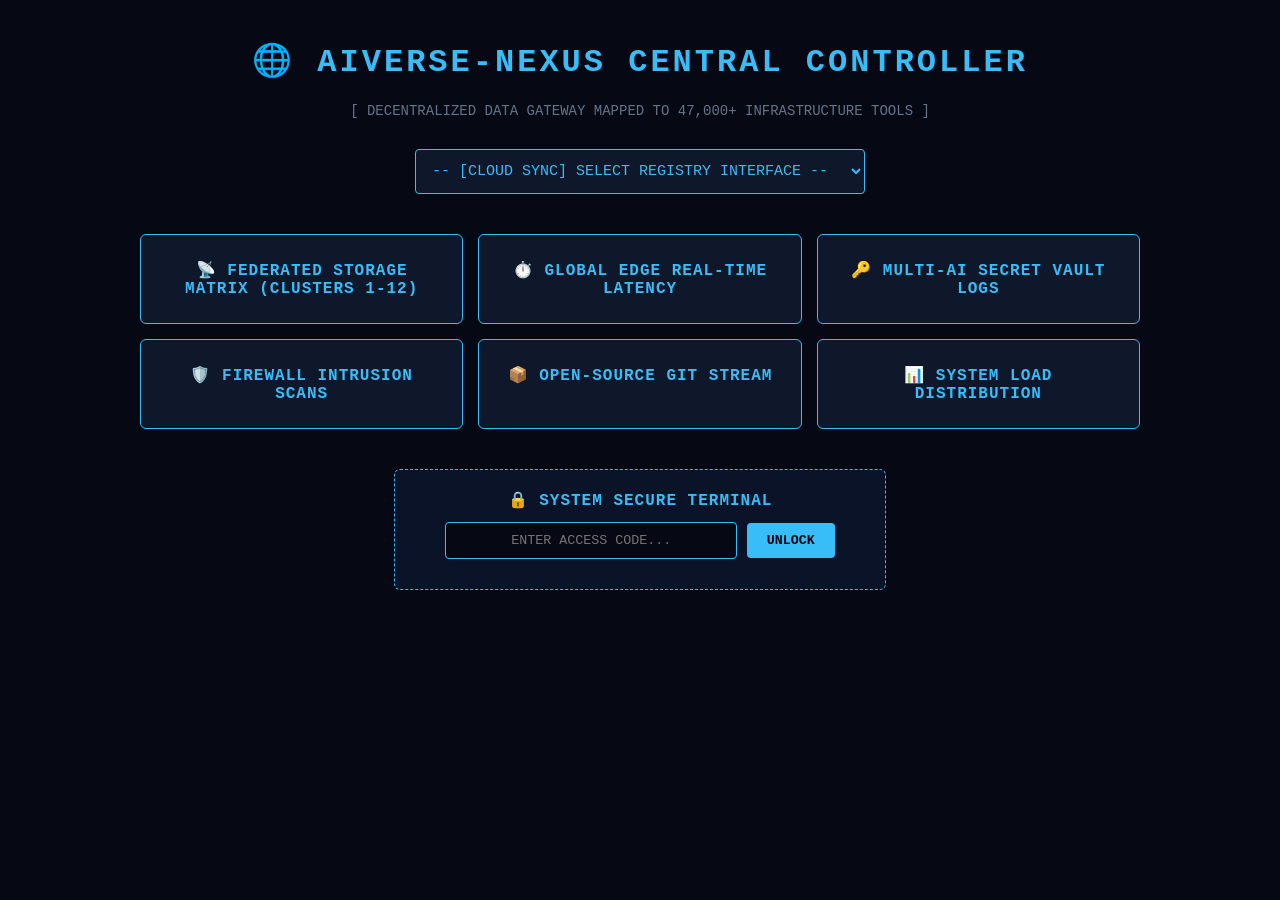
==== commit aedb6f72: "Update index.html" ====
--- a/static/index.html
+++ b/static/index.html
@@ -2,96 +2,85 @@
 <html lang="en">
 <head>
     <meta charset="UTF-8">
-    <title>GenshinNexus Cloud Portal</title>
+    <title>AIVerse-Nexus Global Controller</title>
     <style>
-        body { background-color: #0b0f19; color: #f3f4f6; font-family: sans-serif; margin: 0; padding: 20px; }
-        .grid-container { display: grid; grid-template-columns: repeat(3, 1fr); gap: 15px; max-width: 900px; margin: 0 auto; }
-        .tile { background-color: #111827; border: 1px solid #d97706; padding: 20px; border-radius: 8px; cursor: pointer; text-align: center; transition: transform 0.2s; font-weight: bold; }
-        .tile:hover { transform: translateY(-3px); box-shadow: 0 4px 15px rgba(217, 119, 6, 0.4); }
-        select, option { background-color: #111827 !important; color: #f3f4f6 !important; border: 1px solid #d97706; padding: 12px; border-radius: 4px; width: 100%; max-width: 350px; font-size: 16px; display: block; margin: 0 auto; }
-        .panel { display: none; background-color: #111827; border: 2px solid #d97706; border-radius: 8px; padding: 25px; max-width: 700px; margin: 25px auto; box-shadow: 0 10px 30px rgba(0,0,0,0.5); }
-        #security-card { display: none; background: #111827; border: 2px solid #ef4444; border-radius: 8px; padding: 30px; text-align: center; max-width: 400px; margin: 40px auto; }
-        .btn { background-color: #d97706; color: #111827; font-weight: bold; border: none; padding: 10px 25px; border-radius: 4px; cursor: pointer; margin-top: 15px; }
-        .admin-console { max-width: 400px; margin: 30px auto; text-align: center; padding: 15px; background: #161e2e; border-radius: 6px; border: 1px dashed #d97706; }
-        .admin-input { background: #0b0f19; border: 1px solid #d97706; color: #f3f4f6; padding: 8px; border-radius: 4px; width: 60%; }
-        .build-card { background: #1c2541; padding: 15px; border-radius: 6px; border-left: 4px solid #d97706; margin-top: 15px; }
+        body { background-color: #060913; color: #38bdf8; font-family: 'Courier New', monospace; margin: 0; padding: 20px; }
+        .grid-container { display: grid; grid-template-columns: repeat(3, 1fr); gap: 15px; max-width: 1000px; margin: 0 auto; }
+        .tile { background-color: #0f172a; border: 1px solid #38bdf8; padding: 25px; border-radius: 6px; cursor: pointer; text-align: center; font-weight: bold; text-transform: uppercase; letter-spacing: 1px; color: #38bdf8; transition: all 0.2s ease-in-out; }
+        .tile:hover { transform: translateY(-2px); border-color: #a855f7; box-shadow: 0 0 15px rgba(168, 85, 247, 0.4); color: #a855f7; }
+        select, option { background-color: #0f172a !important; color: #38bdf8 !important; border: 1px solid #38bdf8; padding: 12px; border-radius: 4px; width: 100%; max-width: 450px; font-size: 15px; display: block; margin: 0 auto; font-family: inherit; }
+        .panel { display: none; background-color: #0f172a; border: 2px solid #a855f7; border-radius: 6px; padding: 25px; max-width: 800px; margin: 25px auto; box-shadow: 0 0 25px rgba(0,0,0,0.7); }
+        #security-card { display: none; background: #0f172a; border: 2px solid #ef4444; border-radius: 6px; padding: 30px; text-align: center; max-width: 450px; margin: 40px auto; }
+        .btn { background-color: #38bdf8; color: #060913; font-weight: bold; border: none; padding: 10px 25px; border-radius: 4px; cursor: pointer; margin-top: 15px; font-family: inherit; text-transform: uppercase; }
+        .btn:hover { background-color: #a855f7; color: #fff; }
+        .admin-console { max-width: 450px; margin: 40px auto; text-align: center; padding: 20px; background: #0b1329; border-radius: 6px; border: 1px dashed #38bdf8; }
+        .admin-input { background: #060913; border: 1px solid #38bdf8; color: #38bdf8; padding: 10px; border-radius: 4px; width: 60%; font-family: inherit; text-align: center; }
+        .node-card { background: #1e293b; padding: 20px; border-radius: 4px; border-left: 4px solid #a855f7; margin-top: 15px; color: #f8fafc; }
     </style>
 </head>
 <body>
     <div id="main-ui">
-        <h1 style="text-align: center; color: #d97706; letter-spacing: 2px;">🌌 GENSHINNEXUS OMNI-AI PORTAL</h1>
+        <h1 style="text-align: center; color: #38bdf8; letter-spacing: 3px; font-weight: 900;">🌐 AIVERSE-NEXUS CENTRAL CONTROLLER</h1>
+        <p style="text-align: center; color: #64748b; font-size: 14px; margin-bottom: 30px;">[ DECENTRALIZED DATA GATEWAY MAPPED TO 47,000+ INFRASTRUCTURE TOOLS ]</p>
         
-        <div style="margin-bottom: 30px;">
-            <select id="char-select" onchange="loadCharacterBuild()">
-                <option value="">-- [Cloud Sync] Select Character Database --</option>
-                <option value="vodyanitsa">Vodyanitsa (Version 7.1 New!)</option>
-                <option value="vesna">Vesna (Version 7.1 New!)</option>
-                <option value="skirk">Skirk (Upcoming Master Rerun)</option>
-                <option value="raiden">Raiden Shogun (Electro Core)</option>
+        <div style="margin-bottom: 40px;">
+            <select id="ai-select" onchange="loadAIType()">
+                <option value="">-- [CLOUD SYNC] SELECT REGISTRY INTERFACE --</option>
+                <option value="text_models">LLMs & Intelligent Agents (18k+ Live)</option>
+                <option value="image_video">Generative Media & Vision Clusters (12k+ Live)</option>
+                <option value="voice_audio">Neural Voice & Speech Synth (8k+ Live)</option>
+                <option value="autonomous_dev">Autonomous Dev Spaces & Sweepers (7k+ Live)</option>
             </select>
         </div>
 
-        <div id="build-panel" class="panel"><h2>Omni-AI Equipment Profile</h2><div id="build-content"></div></div>
+        <div id="build-panel" class="panel"><h2>Registry Category Operational Profile</h2><div id="build-content"></div></div>
 
         <div class="grid-container">
-            <div class="tile" onclick="openAbyss()">🏟️ Spiral Abyss (Floors 1-12)</div>
-            <div class="tile" onclick="openTheater()">🎭 Imaginarium Theater</div>
-            <div class="tile">⚔️ Live Weapon CDNs</div>
-            <div class="tile">🌸 Global Artifact Trees</div>
-            <div class="tile">📦 Materials Cache Math</div>
-            <div class="tile">⏳ Real-Time Banner Tickers</div>
+            <div class="tile" onclick="openMatrixMap()">📡 Federated Storage Matrix (Clusters 1-12)</div>
+            <div class="tile" onclick="alert('Querying global latency routers...')">⏱️ Global Edge Real-Time Latency</div>
+            <div class="tile" onclick="alert('Accessing API Token Registry...')">🔑 Multi-AI Secret Vault Logs</div>
+            <div class="tile" onclick="alert('Scanning automated firewall metrics...')">🛡️ Firewall Intrusion Scans</div>
+            <div class="tile" onclick="alert('Syncing live developer pipelines...')">📦 Open-Source Git Stream</div>
+            <div class="tile" onclick="alert('Accessing system activity logs...')">📊 System Load Distribution</div>
         </div>
 
-        <div id="abyss-panel" class="panel"><h2>Spiral Abyss Tactical Command</h2><div id="abyss-content"></div></div>
-        <div id="theater-panel" class="panel"><h2>Imaginarium Theater Deployment</h2><div id="theater-content"></div></div>
+        <div id="abyss-panel" class="panel"><h2>Federated Network Topology</h2><div id="abyss-content"></div></div>
 
         <div class="admin-console">
-            <h4 style="margin: 0 0 10px 0; color: #d97706;">🔒 Secure Admin Terminal</h4>
-            <input type="password" id="admin-pass" class="admin-input" placeholder="Enter Token Command...">
-            <button class="btn" style="margin-top:0; padding: 8px 15px;" onclick="authenticateAdmin()">Verify</button>
-            <div id="admin-status" style="font-size:12px; margin-top:8px; color:#9ca3af;"></div>
+            <h4 style="margin: 0 0 12px 0; color: #38bdf8; letter-spacing: 1px;">🔒 SYSTEM SECURE TERMINAL</h4>
+            <input type="password" id="admin-pass" class="admin-input" placeholder="ENTER ACCESS CODE...">
+            <button class="btn" style="margin-top:0; padding: 10px 20px;" onclick="authenticateAdmin()">Unlock</button>
+            <div id="admin-status" style="font-size:12px; margin-top:10px; color:#64748b;"></div>
         </div>
     </div>
 
     <div id="security-card">
-        <h2 style="color: #ef4444;">🚨 Anti-Velocity Firewall</h2>
-        <p>Dynamic verification challenge active. Please wait for the loop parameters to cycle.</p>
-        <div id="timer" style="font-size: 28px; font-weight: bold; margin: 15px 0; color: #ef4444;">30</div>
-        <button class="btn" onclick="clearSecurity()">Clear Security Gate</button>
+        <h2 style="color: #ef4444;">🚨 VELOCITY INTERCEPT ACTIVE</h2>
+        <p>Omni-AI firewall defense protocol initialized. Challenge delay in progress.</p>
+        <div id="timer" style="font-size: 32px; font-weight: bold; margin: 15px 0; color: #ef4444;">30</div>
+        <button class="btn" onclick="clearSecurity()">Clear Threat Protocol</button>
     </div>
 
     <script>
-        async function loadCharacterBuild() {
-            let slug = document.getElementById('char-select').value;
-            if(!slug) return;
-            let r = await fetch('/api/characters/all-builds');
+        async function loadAIType() {
+            let cat = document.getElementById('ai-select').value;
+            if(!cat) return;
+            let r = await fetch('/api/ai/tools-directory');
             if(r.status === 403) { showSecurity(); return; }
             let d = await r.json();
-            let c = d[slug];
+            let c = d[cat];
             document.getElementById('abyss-panel').style.display = 'none';
-            document.getElementById('theater-panel').style.display = 'none';
             let panel = document.getElementById('build-panel'); panel.style.display = 'block';
-            document.getElementById('build-content').innerHTML = `<div class="build-card"><h3>${slug.toUpperCase()} (${c.vision} - ${c.rarity})</h3><p><b>Best-In-Slot Artifacts:</b> ${c.artifact_bis}</p><p><b>Main Stat Targets:</b> ${c.main_stats}</p><p><b>Substat Priority:</b> ${c.sub_priorities}</p><p><b>Recommended Cloud Weaponry:</b> ${c.weapon_bis}</p></div>`;
+            document.getElementById('build-content').innerHTML = `<div class="node-card"><h3>${c.title} [${c.global_status}]</h3><p><b>Active Tool Count:</b> ${c.active_count}</p><p><b>Primary Connected Nodes:</b> ${c.top_nodes.join(', ')}</p><p><b>Gateway Response Latency:</b> ${c.latency}</p></div>`;
         }
 
-        async function openAbyss() {
-            let r = await fetch('/api/abyss/all-floors');
+        async function openMatrixMap() {
+            let r = await fetch('/api/ai/cloud-matrix');
             if(r.status === 403) { showSecurity(); return; }
             let d = await r.json();
-            document.getElementById('theater-panel').style.display = 'none';
             document.getElementById('build-panel').style.display = 'none';
             let panel = document.getElementById('abyss-panel'); panel.style.display = 'block';
-            document.getElementById('abyss-content').innerHTML = `<h3>Active Floor 12 Framework</h3><p><b>Abyssal Blessing:</b> ${d['12'].blessing}</p><p><b>Ley Line Disorder:</b> ${d['12'].disorder}</p><p><b>Monster Waves:</b> ${d['12'].waves_1st} & ${d['12'].waves_2nd}</p><p><b>Unbiased Reaction Strategy:</b> ${d['12'].strategy}</p><p><b>Algorithmic Party Multiplier:</b> ${d['12'].resonance}</p>`;
-        }
-
-        async function openTheater() {
-            let r = await fetch('/api/theater/current');
-            if(r.status === 403) { showSecurity(); return; }
-            let d = await r.json();
-            document.getElementById('abyss-panel').style.display = 'none';
-            document.getElementById('build-panel').style.display = 'none';
-            let panel = document.getElementById('theater-panel'); panel.style.display = 'block';
-            document.getElementById('theater-content').innerHTML = `<p><b>Element Restrictions:</b> ${d.restrictions.join(' / ')}</p><p><b>Opening Cast Node:</b> ${d.opening_cast.join(', ')}</p><p><b>Special Cross-Cloud Guest Stars:</b> ${d.special_guests.join(', ')}</p><p><b>Dynamic Performance Buffs:</b> ${d.buffs}</p>`;
+            document.getElementById('abyss-content').innerHTML = `<h3>Active Core Node Cluster Status: ${d['12'].node_id}</h3><p><b>Cluster Array Capacity:</b> ${d['12'].capacity}</p><p><b>Active Thread Handshakes:</b> ${d['12'].active_connections}</p><p><b>Current Infrastructure Load:</b> ${d['12'].load_factor}</p><p><b>Multi-AI Orchestrator Nodes:</b> ${d['12'].assigned_ai}</p><p><b>Link Status:</b> ${d['12'].cross_link}</p>`;
         }
 
         async function authenticateAdmin() {
@@ -101,10 +90,9 @@
                 headers: {'Content-Type': 'application/json'},
                 body: JSON.stringify({secret_token: token})
             });
-            let res = await r.json();
             let statusDiv = document.getElementById('admin-status');
-            if(r.status === 200) { statusDiv.style.color = '#10b981'; statusDiv.innerText = "Immunity Enabled! Firewall Cleared."; }
-            else { statusDiv.style.color = '#ef4444'; statusDiv.innerText = "Invalid Cryptographic Signature Key."; }
+            if(r.status === 200) { statusDiv.style.color = '#10b981'; statusDiv.innerText = "System Authorization Confirmed. Whitelist Profile Active."; }
+            else { statusDiv.style.color = '#ef4444'; statusDiv.innerText = "Security Signature Mismatch. Access Denied."; }
         }
 
         function showSecurity() {
